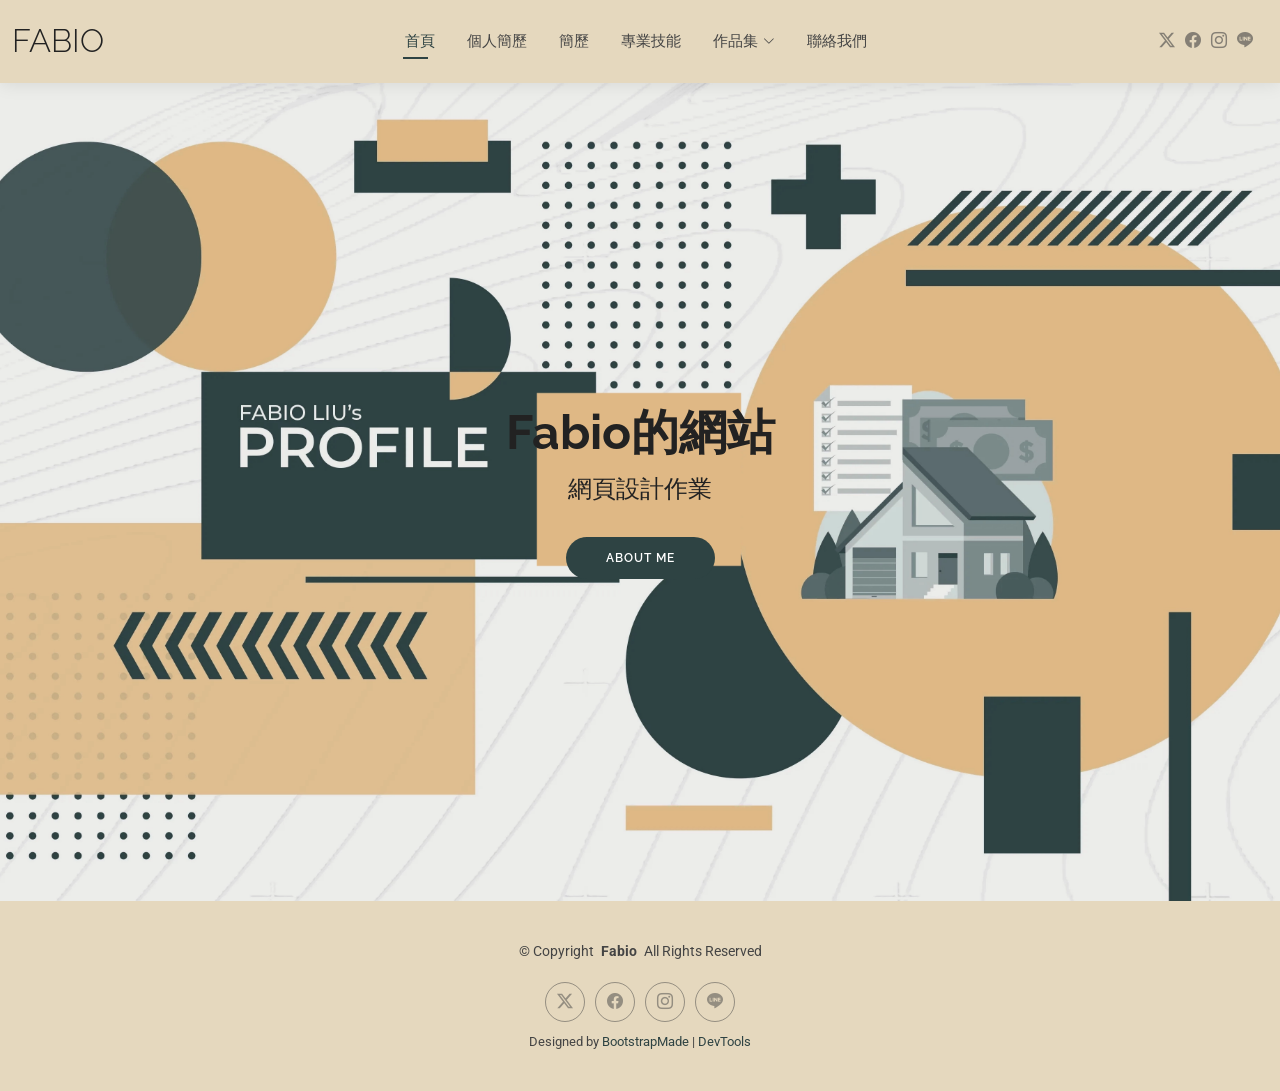
==== index.html @ 7c1b201c "Add files via upload" ====
<!DOCTYPE html>
<html lang="zh-Hant">

<head>
  <meta charset="utf-8">
  <meta content="width=device-width, initial-scale=1.0" name="viewport">
  <title>Index - Fabio's introduction</title>
  <meta name="description" content="網頁設計">
  <meta name="keywords" content="網頁設計、設計、睡覺">

  <!-- Favicons -->
  <link href="assets/img/favicon.png" rel="icon">
  <link href="assets/img/apple-touch-icon.png" rel="apple-touch-icon">

  <!-- Fonts -->
  <link href="https://fonts.googleapis.com" rel="preconnect">
  <link href="https://fonts.gstatic.com" rel="preconnect" crossorigin>
  <link href="https://fonts.googleapis.com/css2?family=Roboto:ital,wght@0,100;0,300;0,400;0,500;0,700;0,900;1,100;1,300;1,400;1,500;1,700;1,900&family=Poppins:ital,wght@0,100;0,200;0,300;0,400;0,500;0,600;0,700;0,800;0,900;1,100;1,200;1,300;1,400;1,500;1,600;1,700;1,800;1,900&family=Raleway:ital,wght@0,100;0,200;0,300;0,400;0,500;0,600;0,700;0,800;0,900;1,100;1,200;1,300;1,400;1,500;1,600;1,700;1,800;1,900&display=swap" rel="stylesheet">

  <!-- Vendor CSS Files -->
  <link href="assets/vendor/bootstrap/css/bootstrap.min.css" rel="stylesheet">
  <link href="assets/vendor/bootstrap-icons/bootstrap-icons.css" rel="stylesheet">
  <link href="assets/vendor/aos/aos.css" rel="stylesheet">
  <link href="assets/vendor/swiper/swiper-bundle.min.css" rel="stylesheet">
  <link href="assets/vendor/glightbox/css/glightbox.min.css" rel="stylesheet">

  <!-- Main CSS File -->
  <link href="assets/css/main.css" rel="stylesheet">

  <!-- =======================================================
  * Template Name: KELLY
  * Template URL: https://bootstrapmade.com/kelly-free-bootstrap-cv-resume-html-template/
  * Updated: Aug 07 2024 with Bootstrap v5.3.3
  * Author: BootstrapMade.com
  * License: https://bootstrapmade.com/license/
  ======================================================== -->
</head>

<body class="index-page">

  <header id="header" class="header d-flex align-items-center light-background sticky-top">
    <div class="container-fluid position-relative d-flex align-items-center justify-content-between">

      <a href="index.html" class="logo d-flex align-items-center me-auto me-xl-0">
        <!-- Uncomment the line below if you also wish to use an image logo -->
        <!-- <img src="assets/img/logo.png" alt=""> -->
        <h1 class="sitename">FABIO</h1>
      </a>

      <nav id="navmenu" class="navmenu">
        <ul>
          <li><a href="index.html" class="active">首頁</a></li>
          <li><a href="about.html">個人簡歷</a></li>
          <li><a href="resume.html">簡歷</a></li>
          <li><a href="services.html">專業技能</a></li>
          <!--<li><a href="portfolio.html">作品集</a></li>-->
          <li class="dropdown"><a href="#"><span>作品集</span> <i class="bi bi-chevron-down toggle-dropdown"></i></a>
            <ul>
              <li><a href="#">電腦繪圖</a></li>
              <!--<li class="dropdown"><a href="#"><span>Deep Dropdown</span> <i class="bi bi-chevron-down toggle-dropdown"></i></a>
                <ul>
                  <li><a href="#">Deep Dropdown 1</a></li>
                  <li><a href="#">Deep Dropdown 2</a></li>
                  <li><a href="#">Deep Dropdown 3</a></li>
                  <li><a href="#">Deep Dropdown 4</a></li>
                  <li><a href="#">Deep Dropdown 5</a></li>
                </ul>
              </li>-->
              <li><a href="#">花卉裝飾</a></li>
              <li><a href="#">攝影作品</a></li>
              <!--<li><a href="#">Dropdown 4</a></li>-->
            </ul>
          </li>
          <li><a href="contact.html">聯絡我們</a></li>
        </ul>
        <i class="mobile-nav-toggle d-xl-none bi bi-list"></i>
      </nav>

      <div class="header-social-links">
        <a href="https://x.com/" class="twitter" target="_blank"><i class="bi bi-twitter-x"></i></a>
        <a href="https://www.facebook.com/?locale=zh_TW" class="facebook" target="_blank"><i class="bi bi-facebook"></i></a>
        <a href="https://www.instagram.com/" class="instagram" target="_blank"><i class="bi bi-instagram"></i></a>
        <a href="https://www.line.me/tw/" class="line" target="_blank"><i class="bi bi-line"></i></a>
      </div>

    </div>
  </header>

  <main class="main">

    <!-- Hero Section -->
    <section id="hero" class="hero section">

      <img src="assets/img/hero-bg.webp" alt="" data-aos="fade-in">

      <div class="container text-center" data-aos="zoom-out" data-aos-delay="100">
        <div class="row justify-content-center">
          <div class="col-lg-8">
            <h2>Fabio的網站</h2>
            <p>網頁設計作業</p>
            <a href="about.html" class="btn-get-started">About Me</a>
          </div>
        </div>
      </div>

    </section><!-- /Hero Section -->

  </main>

  <footer id="footer" class="footer light-background">

    <div class="container">
      <div class="copyright text-center ">
        <p>© <span>Copyright</span> <strong class="px-1 sitename">Fabio</strong> <span>All Rights Reserved<br></span></p>
      </div>
      <div class="social-links d-flex justify-content-center">
        <a href="https://x.com/" class="twitter" target="_blank"><i class="bi bi-twitter-x"></i></a>
        <a href="https://www.facebook.com/?locale=zh_TW" class="facebook" target="_blank"><i class="bi bi-facebook"></i></a>
        <a href="https://www.instagram.com/" class="instagram" target="_blank"><i class="bi bi-instagram"></i></a>
        <a href="https://www.line.me/tw/" class="line" target="_blank"><i class="bi bi-line"></i></a>
      </div>
      <div class="credits">
        <!-- All the links in the footer should remain intact. -->
        <!-- You can delete the links only if you've purchased the pro version. -->
        <!-- Licensing information: https://bootstrapmade.com/license/ -->
        <!-- Purchase the pro version with working PHP/AJAX contact form: [buy-url] -->
        Designed by <a href="https://bootstrapmade.com/">BootstrapMade</a> | <a href="https://bootstrapmade.com/tools/">DevTools</a>
      </div>
    </div>

  </footer>

  <!-- Scroll Top -->
  <a href="#" id="scroll-top" class="scroll-top d-flex align-items-center justify-content-center"><i class="bi bi-arrow-up-short"></i></a>

  <!-- Preloader -->
  <div id="preloader"></div>

  <!-- Vendor JS Files -->
  <script src="assets/vendor/bootstrap/js/bootstrap.bundle.min.js"></script>
  <script src="assets/vendor/php-email-form/validate.js"></script>
  <script src="assets/vendor/aos/aos.js"></script>
  <script src="assets/vendor/waypoints/noframework.waypoints.js"></script>
  <script src="assets/vendor/purecounter/purecounter_vanilla.js"></script>
  <script src="assets/vendor/swiper/swiper-bundle.min.js"></script>
  <script src="assets/vendor/glightbox/js/glightbox.min.js"></script>
  <script src="assets/vendor/imagesloaded/imagesloaded.pkgd.min.js"></script>
  <script src="assets/vendor/isotope-layout/isotope.pkgd.min.js"></script>

  <!-- Main JS File -->
  <script src="assets/js/main.js"></script>

</body>

</html>
---- assets/css/main.css ----
/**
* Template Name: Kelly
* Template URL: https://bootstrapmade.com/kelly-free-bootstrap-cv-resume-html-template/
* Updated: Aug 07 2024 with Bootstrap v5.3.3
* Author: BootstrapMade.com
* License: https://bootstrapmade.com/license/
*/

/*--------------------------------------------------------------
# Font & Color Variables
# Help: https://bootstrapmade.com/color-system/
--------------------------------------------------------------*/
/* Fonts */
:root {
  --default-font: "Roboto",  system-ui, -apple-system, "Segoe UI", Roboto, "Helvetica Neue", Arial, "Noto Sans", "Liberation Sans", sans-serif, "Apple Color Emoji", "Segoe UI Emoji", "Segoe UI Symbol", "Noto Color Emoji";
  --heading-font: "Raleway",  sans-serif;
  --nav-font: "Poppins",  sans-serif;
}

/* Global Colors - The following color variables are used throughout the website. Updating them here will change the color scheme of the entire website */
:root { 
  --background-color: #ffffff; /* Background color for the entire website, including individual sections */
  --default-color: #444444; /* Default color used for the majority of the text content across the entire website */
  --heading-color: #222222; /* Color for headings, subheadings and title throughout the website */
  --accent-color: #2e4343; /* Accent color that represents your brand on the website. It's used for buttons, links, and other elements that need to stand out */
  --surface-color: #ffffff; /* The surface color is used as a background of boxed elements within sections, such as cards, icon boxes, or other elements that require a visual separation from the global background. */
  --contrast-color: #ffffff; /* Contrast color for text, ensuring readability against backgrounds of accent, heading, or default colors. */
}

/* Nav Menu Colors - The following color variables are used specifically for the navigation menu. They are separate from the global colors to allow for more customization options */
:root {
  --nav-color: #444444;  /* The default color of the main navmenu links */
  --nav-hover-color: #2e4343; /* Applied to main navmenu links when they are hovered over or active */
  --nav-mobile-background-color: #ffffff; /* Used as the background color for mobile navigation menu */
  --nav-dropdown-background-color: #ffffff; /* Used as the background color for dropdown items that appear when hovering over primary navigation items */
  --nav-dropdown-color: #444444; /* Used for navigation links of the dropdown items in the navigation menu. */
  --nav-dropdown-hover-color: #2e4343; /* Similar to --nav-hover-color, this color is applied to dropdown navigation links when they are hovered over. */
}

/* Color Presets - These classes override global colors when applied to any section or element, providing reuse of the sam color scheme. */

.light-background {
  --background-color: #e5d8be;
  --surface-color: #ffffff;
}

.dark-background {
  --background-color: #060606;
  --default-color: #ffffff;
  --heading-color: #ffffff;
  --surface-color: #252525;
  --contrast-color: #ffffff;
}

/* Smooth scroll */
:root {
  scroll-behavior: smooth;
}

/*--------------------------------------------------------------
# General Styling & Shared Classes
--------------------------------------------------------------*/
body {
  color: var(--default-color);
  background-color: var(--background-color);
  font-family: var(--default-font);
}

a {
  color: var(--accent-color);
  text-decoration: none;
  transition: 0.3s;
}

a:hover {
  color: color-mix(in srgb, var(--accent-color), transparent 25%);
  text-decoration: none;
}

h1,
h2,
h3,
h4,
h5,
h6 {
  color: var(--heading-color);
  font-family: var(--heading-font);
}

/* PHP Email Form Messages
------------------------------*/
.php-email-form .error-message {
  display: none;
  background: #df1529;
  color: #ffffff;
  text-align: left;
  padding: 15px;
  margin-bottom: 24px;
  font-weight: 600;
}

.php-email-form .sent-message {
  display: none;
  color: #ffffff;
  background: #059652;
  text-align: center;
  padding: 15px;
  margin-bottom: 24px;
  font-weight: 600;
}

.php-email-form .loading {
  display: none;
  background: var(--surface-color);
  text-align: center;
  padding: 15px;
  margin-bottom: 24px;
}

.php-email-form .loading:before {
  content: "";
  display: inline-block;
  border-radius: 50%;
  width: 24px;
  height: 24px;
  margin: 0 10px -6px 0;
  border: 3px solid var(--accent-color);
  border-top-color: var(--surface-color);
  animation: php-email-form-loading 1s linear infinite;
}

@keyframes php-email-form-loading {
  0% {
    transform: rotate(0deg);
  }

  100% {
    transform: rotate(360deg);
  }
}

/*--------------------------------------------------------------
# Global Header
--------------------------------------------------------------*/
.header {
  color: var(--default-color);
  background-color: var(--background-color);
  padding: 15px 0;
  transition: all 0.5s;
  z-index: 997;
  box-shadow: 0px 0 18px rgba(0, 0, 0, 0.1);
}

.header .logo {
  line-height: 1;
}

.header .logo img {
  max-height: 36px;
  margin-right: 8px;
}

.header .logo h1 {
  font-size: 32px;
  margin: 0;
  font-weight: 300;
  text-transform: uppercase;
  color: var(--heading-color);
}

.header .header-social-links {
  padding-right: 15px;
}

.header .header-social-links a {
  color: color-mix(in srgb, var(--default-color), transparent 40%);
  padding-left: 6px;
  display: inline-block;
  transition: 0.3s;
  font-size: 16px;
}

.header .header-social-links a:hover {
  color: var(--accent-color);
}

.header .header-social-links a i {
  line-height: 0px;
}

@media (max-width: 1200px) {
  .header .logo {
    order: 1;
  }

  .header .header-social-links {
    order: 2;
  }

  .header .navmenu {
    order: 3;
  }
}

/*--------------------------------------------------------------
# Navigation Menu
--------------------------------------------------------------*/
/* Desktop Navigation */
@media (min-width: 1200px) {
  .navmenu {
    padding: 0;
  }

  .navmenu ul {
    margin: 0;
    padding: 0;
    display: flex;
    list-style: none;
    align-items: center;
  }

  .navmenu li {
    position: relative;
  }

  .navmenu>ul>li {
    white-space: nowrap;
    padding: 15px 14px;
  }

  .navmenu>ul>li:last-child {
    padding-right: 0;
  }

  .navmenu a,
  .navmenu a:focus {
    color: var(--nav-color);
    font-size: 15px;
    padding: 0 2px;
    font-family: var(--nav-font);
    font-weight: 400;
    display: flex;
    align-items: center;
    justify-content: space-between;
    white-space: nowrap;
    transition: 0.3s;
    position: relative;
  }

  .navmenu a i,
  .navmenu a:focus i {
    font-size: 12px;
    line-height: 0;
    margin-left: 5px;
    transition: 0.3s;
  }

  .navmenu>ul>li>a:before {
    content: "";
    position: absolute;
    height: 2px;
    bottom: -6px;
    left: 0;
    background-color: var(--nav-hover-color);
    visibility: hidden;
    width: 0px;
    transition: all 0.3s ease-in-out 0s;
  }

  .navmenu a:hover:before,
  .navmenu li:hover>a:before,
  .navmenu .active:before {
    visibility: visible;
    width: 25px;
  }

  .navmenu li:hover>a,
  .navmenu .active,
  .navmenu .active:focus {
    color: var(--nav-hover-color);
  }

  .navmenu .dropdown ul {
    margin: 0;
    padding: 10px 0;
    background: var(--nav-dropdown-background-color);
    display: block;
    position: absolute;
    visibility: hidden;
    left: 14px;
    top: 130%;
    opacity: 0;
    transition: 0.3s;
    border-radius: 4px;
    z-index: 99;
    box-shadow: 0px 0px 30px rgba(0, 0, 0, 0.1);
  }

  .navmenu .dropdown ul li {
    min-width: 200px;
  }

  .navmenu .dropdown ul a {
    padding: 10px 20px;
    font-size: 15px;
    text-transform: none;
    color: var(--nav-dropdown-color);
  }

  .navmenu .dropdown ul a i {
    font-size: 12px;
  }

  .navmenu .dropdown ul a:hover,
  .navmenu .dropdown ul .active:hover,
  .navmenu .dropdown ul li:hover>a {
    color: var(--nav-dropdown-hover-color);
  }

  .navmenu .dropdown:hover>ul {
    opacity: 1;
    top: 100%;
    visibility: visible;
  }

  .navmenu .dropdown .dropdown ul {
    top: 0;
    left: -90%;
    visibility: hidden;
  }

  .navmenu .dropdown .dropdown:hover>ul {
    opacity: 1;
    top: 0;
    left: -100%;
    visibility: visible;
  }
}

/* Mobile Navigation */
@media (max-width: 1199px) {
  .mobile-nav-toggle {
    color: var(--nav-color);
    font-size: 28px;
    line-height: 0;
    margin-right: 10px;
    cursor: pointer;
    transition: color 0.3s;
  }

  .navmenu {
    padding: 0;
    z-index: 9997;
  }

  .navmenu ul {
    display: none;
    list-style: none;
    position: absolute;
    inset: 60px 20px 20px 20px;
    padding: 10px 0;
    margin: 0;
    border-radius: 6px;
    background-color: var(--nav-mobile-background-color);
    border: 1px solid color-mix(in srgb, var(--default-color), transparent 90%);
    box-shadow: none;
    overflow-y: auto;
    transition: 0.3s;
    z-index: 9998;
  }

  .navmenu a,
  .navmenu a:focus {
    color: var(--nav-dropdown-color);
    padding: 10px 20px;
    font-family: var(--nav-font);
    font-size: 17px;
    font-weight: 500;
    display: flex;
    align-items: center;
    justify-content: space-between;
    white-space: nowrap;
    transition: 0.3s;
  }

  .navmenu a i,
  .navmenu a:focus i {
    font-size: 12px;
    line-height: 0;
    margin-left: 5px;
    width: 30px;
    height: 30px;
    display: flex;
    align-items: center;
    justify-content: center;
    border-radius: 50%;
    transition: 0.3s;
    background-color: color-mix(in srgb, var(--accent-color), transparent 90%);
  }

  .navmenu a i:hover,
  .navmenu a:focus i:hover {
    background-color: var(--accent-color);
    color: var(--contrast-color);
  }

  .navmenu a:hover,
  .navmenu .active,
  .navmenu .active:focus {
    color: var(--nav-dropdown-hover-color);
  }

  .navmenu .active i,
  .navmenu .active:focus i {
    background-color: var(--accent-color);
    color: var(--contrast-color);
    transform: rotate(180deg);
  }

  .navmenu .dropdown ul {
    position: static;
    display: none;
    z-index: 99;
    padding: 10px 0;
    margin: 10px 20px;
    background-color: var(--nav-dropdown-background-color);
    transition: all 0.5s ease-in-out;
  }

  .navmenu .dropdown ul ul {
    background-color: rgba(33, 37, 41, 0.1);
  }

  .navmenu .dropdown>.dropdown-active {
    display: block;
    background-color: rgba(33, 37, 41, 0.03);
  }

  .mobile-nav-active {
    overflow: hidden;
  }

  .mobile-nav-active .mobile-nav-toggle {
    color: #fff;
    position: absolute;
    font-size: 32px;
    top: 15px;
    right: 15px;
    margin-right: 0;
    z-index: 9999;
  }

  .mobile-nav-active .navmenu {
    position: fixed;
    overflow: hidden;
    inset: 0;
    background: rgba(33, 37, 41, 0.8);
    transition: 0.3s;
  }

  .mobile-nav-active .navmenu>ul {
    display: block;
  }
}

/*--------------------------------------------------------------
# Global Footer
--------------------------------------------------------------*/
.footer {
  color: var(--default-color);
  background-color: var(--background-color);
  font-size: 14px;
  padding: 40px 0;
  position: relative;
}

.footer .copyright p {
  margin-bottom: 0;
}

.footer .social-links {
  margin-top: 20px;
}

.footer .social-links a {
  display: flex;
  align-items: center;
  justify-content: center;
  width: 40px;
  height: 40px;
  border-radius: 50%;
  border: 1px solid color-mix(in srgb, var(--default-color), transparent 50%);
  font-size: 16px;
  color: color-mix(in srgb, var(--default-color), transparent 50%);
  margin: 0 5px;
  transition: 0.3s;
}

.footer .social-links a:hover {
  color: var(--accent-color);
  border-color: var(--accent-color);
}

.footer .credits {
  margin-top: 10px;
  font-size: 13px;
  text-align: center;
}

/*--------------------------------------------------------------
# Preloader
--------------------------------------------------------------*/
#preloader {
  position: fixed;
  inset: 0;
  z-index: 9999;
  overflow: hidden;
  background-color: var(--background-color);
  transition: all 0.6s ease-out;
  width: 100%;
  height: 100vh;
}

#preloader:before,
#preloader:after {
  content: "";
  position: absolute;
  border: 4px solid var(--accent-color);
  border-radius: 50%;
  animation: animate-preloader 2s cubic-bezier(0, 0.2, 0.8, 1) infinite;
}

#preloader:after {
  animation-delay: -0.5s;
}

@keyframes animate-preloader {
  0% {
    width: 10px;
    height: 10px;
    top: calc(50% - 5px);
    left: calc(50% - 5px);
    opacity: 1;
  }

  100% {
    width: 72px;
    height: 72px;
    top: calc(50% - 36px);
    left: calc(50% - 36px);
    opacity: 0;
  }
}

/*--------------------------------------------------------------
# Scroll Top Button
--------------------------------------------------------------*/
.scroll-top {
  position: fixed;
  visibility: hidden;
  opacity: 0;
  right: 15px;
  bottom: -15px;
  z-index: 99999;
  background-color: var(--accent-color);
  width: 44px;
  height: 44px;
  border-radius: 50px;
  transition: all 0.4s;
}

.scroll-top i {
  font-size: 24px;
  color: var(--contrast-color);
  line-height: 0;
}

.scroll-top:hover {
  background-color: color-mix(in srgb, var(--accent-color), transparent 20%);
  color: var(--contrast-color);
}

.scroll-top.active {
  visibility: visible;
  opacity: 1;
  bottom: 15px;
}

/*--------------------------------------------------------------
# Disable aos animation delay on mobile devices
--------------------------------------------------------------*/
@media screen and (max-width: 768px) {
  [data-aos-delay] {
    transition-delay: 0 !important;
  }
}

/*--------------------------------------------------------------
# Global Page Titles & Breadcrumbs
--------------------------------------------------------------*/
.page-title {
  color: var(--default-color);
  background-color: var(--background-color);
  padding: 25px 0;
  position: relative;
  border-bottom: 1px solid color-mix(in srgb, var(--default-color), transparent 85%);
}

.page-title h1 {
  font-size: 24px;
  font-weight: 400;
}

.page-title .breadcrumbs ol {
  display: flex;
  flex-wrap: wrap;
  list-style: none;
  padding: 0;
  margin: 0;
  font-size: 14px;
  font-weight: 400;
}

.page-title .breadcrumbs ol li+li {
  padding-left: 10px;
}

.page-title .breadcrumbs ol li+li::before {
  content: "/";
  display: inline-block;
  padding-right: 10px;
  color: color-mix(in srgb, var(--default-color), transparent 70%);
}

/*--------------------------------------------------------------
# Global Sections
--------------------------------------------------------------*/
section,
.section {
  color: var(--default-color);
  background-color: var(--background-color);
  padding: 60px 0;
  scroll-margin-top: 100px;
  overflow: clip;
}

@media (max-width: 1199px) {

  section,
  .section {
    scroll-margin-top: 66px;
  }
}

/*--------------------------------------------------------------
# Global Section Titles
--------------------------------------------------------------*/
.section-title {
  text-align: center;
  padding-bottom: 60px;
  position: relative;
}

.section-title h2 {
  font-size: 32px;
  font-weight: 700;
  margin-bottom: 20px;
  padding-bottom: 20px;
  position: relative;
}

.section-title h2:after {
  content: "";
  position: absolute;
  display: block;
  width: 50px;
  height: 3px;
  background: var(--accent-color);
  left: 0;
  right: 0;
  bottom: 0;
  margin: auto;
}

.section-title p {
  margin-bottom: 0;
}

/*--------------------------------------------------------------
# Hero Section
--------------------------------------------------------------*/
.hero {
  width: 100%;
  min-height: calc(100vh - 82px);
  position: relative;
  padding: 80px 0;
  display: flex;
  align-items: center;
  justify-content: center;
}

@media (max-width: 1200px) {
  .hero {
    min-height: calc(100vh - 68px);
  }
}

.hero img {
  position: absolute;
  inset: 0;
  display: block;
  width: 100%;
  height: 100%;
  object-fit: cover;
  z-index: 1;
}

.hero .container {
  position: relative;
  z-index: 3;
}

.hero h2 {
  margin: 0;
  font-size: 48px;
  font-weight: 700;
}

.hero p {
  margin: 10px 0 0 0;
  font-size: 24px;
  color: var(--heading-color);
}

.hero .btn-get-started {
  color: var(--contrast-color);
  background: var(--accent-color);
  font-family: var(--heading-font);
  text-transform: uppercase;
  font-weight: 600;
  font-size: 12px;
  letter-spacing: 1px;
  display: inline-block;
  padding: 12px 40px;
  border-radius: 50px;
  transition: 0.5s;
  margin-top: 30px;
}

.hero .btn-get-started:hover {
  background: color-mix(in srgb, var(--accent-color) 90%, white 20%);
}

@media (max-width: 768px) {
  .hero h2 {
    font-size: 32px;
  }

  .hero p {
    font-size: 18px;
  }
}

/*--------------------------------------------------------------
# About Section
--------------------------------------------------------------*/
.about .content h2 {
  font-weight: 700;
  font-size: 24px;
}

.about .content ul {
  list-style: none;
  padding: 0;
}

.about .content ul li {
  margin-bottom: 20px;
  display: flex;
  align-items: center;
}

.about .content ul strong {
  margin-right: 10px;
}

.about .content ul i {
  font-size: 16px;
  margin-right: 5px;
  color: var(--accent-color);
  line-height: 0;
}

/*--------------------------------------------------------------
# Skills Section
--------------------------------------------------------------*/
.skills .progress {
  height: 60px;
  display: block;
  background: none;
  border-radius: 0;
}

.skills .progress .skill {
  color: var(--heading-color);
  padding: 0;
  margin: 0 0 6px 0;
  text-transform: uppercase;
  display: block;
  font-weight: 600;
  font-family: var(--heading-font);
}

.skills .progress .skill .val {
  float: right;
  font-style: normal;
}

.skills .progress-bar-wrap {
  background: color-mix(in srgb, var(--default-color), transparent 90%);
  height: 10px;
}

.skills .progress-bar {
  width: 1px;
  height: 10px;
  transition: 0.9s;
  background-color: var(--accent-color);
}

/*--------------------------------------------------------------
# Stats Section
--------------------------------------------------------------*/
.stats .stats-item {
  padding: 30px;
  width: 100%;
}

.stats .stats-item span {
  color: var(--heading-color);
  font-size: 48px;
  display: block;
  font-weight: 700;
  margin-bottom: 20px;
  padding-bottom: 20px;
  position: relative;
}

.stats .stats-item span:after {
  content: "";
  position: absolute;
  display: block;
  width: 25px;
  height: 3px;
  background: var(--accent-color);
  left: 0;
  right: 0;
  bottom: 0;
  margin: auto;
}

.stats .stats-item p {
  color: color-mix(in srgb, var(--default-color), transparent 40%);
  padding: 0;
  margin: 0;
  font-family: var(--heading-font);
  font-weight: 500;
}

/*--------------------------------------------------------------
# Testimonials Section
--------------------------------------------------------------*/
.testimonials .section-header {
  margin-bottom: 40px;
}

.testimonials .testimonials-carousel,
.testimonials .testimonials-slider {
  overflow: hidden;
}

.testimonials .testimonial-item {
  text-align: center;
}

.testimonials .testimonial-item .testimonial-img {
  width: 120px;
  border-radius: 50%;
  border: 4px solid var(--background-color);
  margin: 0 auto;
}

.testimonials .testimonial-item h3 {
  font-size: 20px;
  font-weight: bold;
  margin: 10px 0 5px 0;
}

.testimonials .testimonial-item h4 {
  font-size: 14px;
  color: color-mix(in srgb, var(--default-color), transparent 40%);
  margin: 0 0 15px 0;
}

.testimonials .testimonial-item .stars {
  margin-bottom: 15px;
}

.testimonials .testimonial-item .stars i {
  color: #ffc107;
  margin: 0 1px;
}

.testimonials .testimonial-item .quote-icon-left,
.testimonials .testimonial-item .quote-icon-right {
  color: color-mix(in srgb, var(--accent-color), transparent 50%);
  font-size: 26px;
  line-height: 0;
}

.testimonials .testimonial-item .quote-icon-left {
  display: inline-block;
  left: -5px;
  position: relative;
}

.testimonials .testimonial-item .quote-icon-right {
  display: inline-block;
  right: -5px;
  position: relative;
  top: 10px;
  transform: scale(-1, -1);
}

.testimonials .testimonial-item p {
  font-style: italic;
  margin: 0 auto 15px auto;
}

.testimonials .swiper-wrapper {
  height: auto;
}

.testimonials .swiper-pagination {
  margin-top: 20px;
  position: relative;
}

.testimonials .swiper-pagination .swiper-pagination-bullet {
  width: 12px;
  height: 12px;
  opacity: 1;
  background-color: color-mix(in srgb, var(--default-color), transparent 85%);
}

.testimonials .swiper-pagination .swiper-pagination-bullet-active {
  background-color: var(--accent-color);
}

@media (min-width: 992px) {
  .testimonials .testimonial-item p {
    width: 80%;
  }
}

/*--------------------------------------------------------------
# Resume Section
--------------------------------------------------------------*/
.resume .resume-title {
  color: var(--heading-color);
  font-size: 26px;
  font-weight: 700;
  margin-top: 20px;
  margin-bottom: 20px;
}

.resume .resume-item {
  padding: 0 0 20px 20px;
  margin-top: -2px;
  border-left: 2px solid var(--accent-color);
  position: relative;
}

.resume .resume-item h4 {
  line-height: 18px;
  font-size: 18px;
  font-weight: 600;
  text-transform: uppercase;
  color: color-mix(in srgb, var(--default-color), transparent 20%);
  margin-bottom: 10px;
}

.resume .resume-item h5 {
  font-size: 16px;
  padding: 5px 15px;
  display: inline-block;
  font-weight: 600;
  margin-bottom: 10px;
}

.resume .resume-item ul {
  padding-left: 20px;
}

.resume .resume-item ul li {
  padding-bottom: 10px;
}

.resume .resume-item:last-child {
  padding-bottom: 0;
}

.resume .resume-item::before {
  content: "";
  position: absolute;
  width: 16px;
  height: 16px;
  border-radius: 50px;
  left: -9px;
  top: 0;
  background: var(--background-color);
  border: 2px solid var(--accent-color);
}

/*--------------------------------------------------------------
# Services Section
--------------------------------------------------------------*/
.services .service-item {
  background-color: var(--surface-color);
  box-shadow: 0px 5px 90px 0px rgba(0, 0, 0, 0.1);
  height: 100%;
  padding: 60px 30px;
  text-align: center;
  transition: 0.3s;
  border-radius: 5px;
}

.services .service-item .icon {
  margin: 0 auto;
  width: 100px;
  height: 100px;
  display: flex;
  align-items: center;
  justify-content: center;
  transition: ease-in-out 0.3s;
  position: relative;
}

.services .service-item .icon i {
  font-size: 36px;
  transition: 0.5s;
  position: relative;
}

.services .service-item .icon svg {
  position: absolute;
  top: 0;
  left: 0;
}

.services .service-item .icon svg path {
  transition: 0.5s;
  fill: color-mix(in srgb, var(--default-color), transparent 95%);
}

.services .service-item h3 {
  font-weight: 700;
  margin: 10px 0 15px 0;
  font-size: 22px;
}

.services .service-item p {
  line-height: 24px;
  font-size: 14px;
  margin-bottom: 0;
}

.services .service-item:hover {
  box-shadow: 0px 5px 35px 0px rgba(0, 0, 0, 0.1);
}

.services .service-item.item-cyan i {
  color: #0dcaf0;
}

.services .service-item.item-cyan:hover .icon i {
  color: #fff;
}

.services .service-item.item-cyan:hover .icon path {
  fill: #0dcaf0;
}

.services .service-item.item-orange i {
  color: #fd7e14;
}

.services .service-item.item-orange:hover .icon i {
  color: #fff;
}

.services .service-item.item-orange:hover .icon path {
  fill: #fd7e14;
}

.services .service-item.item-teal i {
  color: #20c997;
}

.services .service-item.item-teal:hover .icon i {
  color: #fff;
}

.services .service-item.item-teal:hover .icon path {
  fill: #20c997;
}

.services .service-item.item-red i {
  color: #df1529;
}

.services .service-item.item-red:hover .icon i {
  color: #fff;
}

.services .service-item.item-red:hover .icon path {
  fill: #df1529;
}

.services .service-item.item-indigo i {
  color: #6610f2;
}

.services .service-item.item-indigo:hover .icon i {
  color: #fff;
}

.services .service-item.item-indigo:hover .icon path {
  fill: #6610f2;
}

.services .service-item.item-pink i {
  color: #f3268c;
}

.services .service-item.item-pink:hover .icon i {
  color: #fff;
}

.services .service-item.item-pink:hover .icon path {
  fill: #f3268c;
}

/*--------------------------------------------------------------
# Portfolio Section
--------------------------------------------------------------*/
.portfolio .portfolio-filters {
  padding: 0;
  margin: 0 auto 20px auto;
  list-style: none;
  text-align: center;
}

.portfolio .portfolio-filters li {
  cursor: pointer;
  display: inline-block;
  padding: 8px 20px 10px 20px;
  margin: 0;
  font-size: 15px;
  font-weight: 500;
  line-height: 1;
  margin-bottom: 5px;
  border-radius: 50px;
  transition: all 0.3s ease-in-out;
  font-family: var(--heading-font);
}

.portfolio .portfolio-filters li:hover,
.portfolio .portfolio-filters li.filter-active {
  color: var(--contrast-color);
  background-color: var(--accent-color);
}

.portfolio .portfolio-filters li:first-child {
  margin-left: 0;
}

.portfolio .portfolio-filters li:last-child {
  margin-right: 0;
}

@media (max-width: 575px) {
  .portfolio .portfolio-filters li {
    font-size: 14px;
    margin: 0 0 10px 0;
  }
}

.portfolio .portfolio-item {
  position: relative;
  overflow: hidden;
}

.portfolio .portfolio-item .portfolio-info {
  opacity: 0;
  position: absolute;
  left: 12px;
  right: 12px;
  bottom: -100%;
  z-index: 3;
  transition: all ease-in-out 0.5s;
  background: color-mix(in srgb, var(--surface-color), transparent 10%);
  padding: 15px;
}

.portfolio .portfolio-item .portfolio-info h4 {
  font-size: 18px;
  font-weight: 600;
  padding-right: 50px;
}

.portfolio .portfolio-item .portfolio-info p {
  color: color-mix(in srgb, var(--default-color), transparent 30%);
  font-size: 14px;
  margin-bottom: 0;
  padding-right: 50px;
}

.portfolio .portfolio-item .portfolio-info .preview-link,
.portfolio .portfolio-item .portfolio-info .details-link {
  position: absolute;
  right: 50px;
  font-size: 24px;
  top: calc(50% - 14px);
  color: color-mix(in srgb, var(--default-color), transparent 30%);
  transition: 0.3s;
  line-height: 0;
}

.portfolio .portfolio-item .portfolio-info .preview-link:hover,
.portfolio .portfolio-item .portfolio-info .details-link:hover {
  color: var(--accent-color);
}

.portfolio .portfolio-item .portfolio-info .details-link {
  right: 14px;
  font-size: 28px;
}

.portfolio .portfolio-item:hover .portfolio-info {
  opacity: 1;
  bottom: 0;
}

/*--------------------------------------------------------------
# Portfolio Details Section
--------------------------------------------------------------*/
.portfolio-details .portfolio-details-slider img {
  width: 100%;
}

.portfolio-details .portfolio-details-slider .swiper-pagination {
  margin-top: 20px;
  position: relative;
}

.portfolio-details .portfolio-details-slider .swiper-pagination .swiper-pagination-bullet {
  width: 12px;
  height: 12px;
  background-color: color-mix(in srgb, var(--default-color), transparent 85%);
  opacity: 1;
}

.portfolio-details .portfolio-details-slider .swiper-pagination .swiper-pagination-bullet-active {
  background-color: var(--accent-color);
}

.portfolio-details .portfolio-info {
  background-color: var(--surface-color);
  padding: 30px;
  box-shadow: 0px 0 30px rgba(0, 0, 0, 0.1);
}

.portfolio-details .portfolio-info h3 {
  font-size: 22px;
  font-weight: 700;
  margin-bottom: 20px;
  padding-bottom: 20px;
  border-bottom: 1px solid color-mix(in srgb, var(--default-color), transparent 85%);
}

.portfolio-details .portfolio-info ul {
  list-style: none;
  padding: 0;
  font-size: 15px;
}

.portfolio-details .portfolio-info ul li+li {
  margin-top: 10px;
}

.portfolio-details .portfolio-description {
  padding-top: 30px;
}

.portfolio-details .portfolio-description h2 {
  font-size: 26px;
  font-weight: 700;
  margin-bottom: 20px;
}

.portfolio-details .portfolio-description p {
  padding: 0;
  color: color-mix(in srgb, var(--default-color), transparent 30%);
}

/*--------------------------------------------------------------
# Contact Section
--------------------------------------------------------------*/
.contact .info-wrap {
  background-color: var(--surface-color);
  box-shadow: 0px 0px 20px rgba(0, 0, 0, 0.1);
  padding: 30px;
}

@media (max-width: 575px) {
  .contact .info-wrap {
    padding: 20px;
  }
}

.contact .info-item {
  margin-bottom: 40px;
}

.contact .info-item i {
  font-size: 20px;
  color: var(--accent-color);
  background: color-mix(in srgb, var(--accent-color), transparent 92%);
  width: 44px;
  height: 44px;
  display: flex;
  justify-content: center;
  align-items: center;
  border-radius: 50px;
  transition: all 0.3s ease-in-out;
  margin-right: 15px;
}

.contact .info-item h3 {
  padding: 0;
  font-size: 18px;
  font-weight: 700;
  margin-bottom: 5px;
}

.contact .info-item p {
  padding: 0;
  margin-bottom: 0;
  font-size: 14px;
}

.contact .info-item:hover i {
  background: var(--accent-color);
  color: var(--contrast-color);
}

.contact .php-email-form {
  background-color: var(--surface-color);
  height: 100%;
  padding: 30px;
  box-shadow: 0px 0px 20px rgba(0, 0, 0, 0.1);
}

@media (max-width: 575px) {
  .contact .php-email-form {
    padding: 20px;
  }
}

.contact .php-email-form input[type=text],
.contact .php-email-form input[type=email],
.contact .php-email-form textarea {
  font-size: 14px;
  padding: 10px 15px;
  box-shadow: none;
  border-radius: 0;
  color: var(--default-color);
  background-color: var(--surface-color);
  border-color: color-mix(in srgb, var(--default-color), transparent 80%);
}

.contact .php-email-form input[type=text]:focus,
.contact .php-email-form input[type=email]:focus,
.contact .php-email-form textarea:focus {
  border-color: var(--accent-color);
}

.contact .php-email-form input[type=text]::placeholder,
.contact .php-email-form input[type=email]::placeholder,
.contact .php-email-form textarea::placeholder {
  color: color-mix(in srgb, var(--default-color), transparent 70%);
}

.contact .php-email-form button[type=submit] {
  color: var(--contrast-color);
  background: var(--accent-color);
  border: 0;
  padding: 10px 30px;
  transition: 0.4s;
  border-radius: 50px;
}

.contact .php-email-form button[type=submit]:hover {
  background: color-mix(in srgb, var(--accent-color), transparent 25%);
}

/*--------------------------------------------------------------
# Starter Section Section
--------------------------------------------------------------*/
.starter-section {
  /* Add your styles here */
}
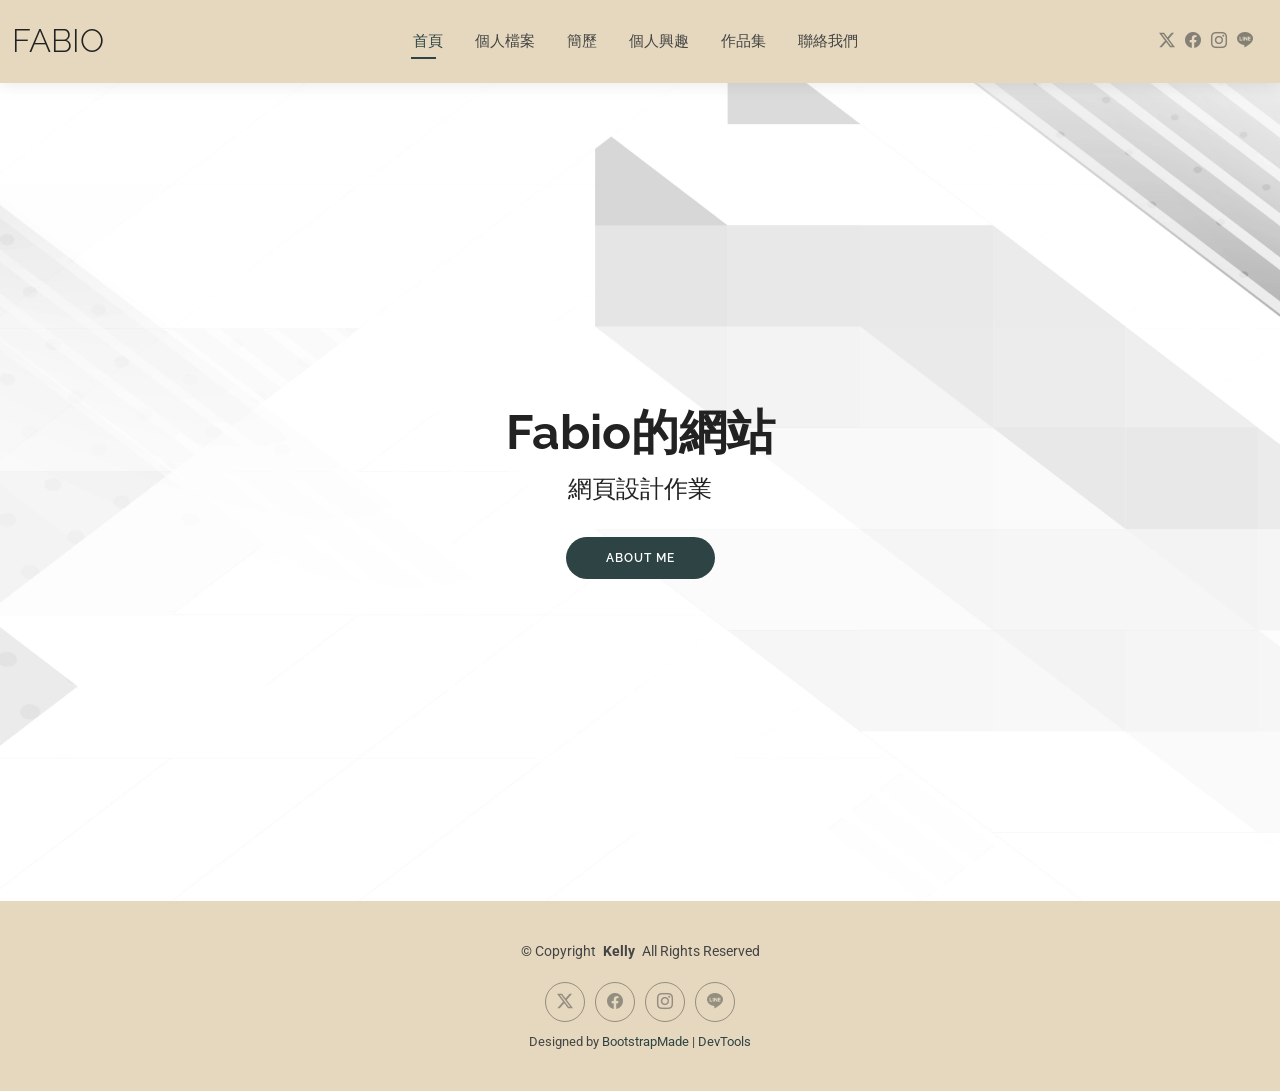
==== commit 5e56a27f: "Add files via upload" ====
--- a/index.html
+++ b/index.html
@@ -50,27 +50,25 @@
       <nav id="navmenu" class="navmenu">
         <ul>
           <li><a href="index.html" class="active">首頁</a></li>
-          <li><a href="about.html">個人簡歷</a></li>
+          <li><a href="about.html">個人檔案</a></li>
           <li><a href="resume.html">簡歷</a></li>
-          <li><a href="services.html">專業技能</a></li>
-          <!--<li><a href="portfolio.html">作品集</a></li>-->
-          <li class="dropdown"><a href="#"><span>作品集</span> <i class="bi bi-chevron-down toggle-dropdown"></i></a>
+          <li><a href="services.html">個人興趣</a></li>
+          <li><a href="portfolio.html">作品集</a></li>
+          <!--<li class="dropdown"><a href="#"><span>作品集</span> <i class="bi bi-chevron-down toggle-dropdown"></i></a>
             <ul>
               <li><a href="#">電腦繪圖</a></li>
-              <!--<li class="dropdown"><a href="#"><span>Deep Dropdown</span> <i class="bi bi-chevron-down toggle-dropdown"></i></a>
+              <li class="dropdown"><a href="#"><span>Deep Dropdown</span> <i class="bi bi-chevron-down toggle-dropdown"></i></a>
                 <ul>
                   <li><a href="#">Deep Dropdown 1</a></li>
                   <li><a href="#">Deep Dropdown 2</a></li>
                   <li><a href="#">Deep Dropdown 3</a></li>
                   <li><a href="#">Deep Dropdown 4</a></li>
                   <li><a href="#">Deep Dropdown 5</a></li>
-                </ul>
-              </li>-->
-              <li><a href="#">花卉裝飾</a></li>
-              <li><a href="#">攝影作品</a></li>
+                </ul>-->
+              <!--</li>-->
+              <!--<li><a href="#">花卉裝飾</a></li>-->
+              <!--<li><a href="#">攝影作品</a></li>-->
               <!--<li><a href="#">Dropdown 4</a></li>-->
-            </ul>
-          </li>
           <li><a href="contact.html">聯絡我們</a></li>
         </ul>
         <i class="mobile-nav-toggle d-xl-none bi bi-list"></i>
@@ -111,7 +109,7 @@
 
     <div class="container">
       <div class="copyright text-center ">
-        <p>© <span>Copyright</span> <strong class="px-1 sitename">Fabio</strong> <span>All Rights Reserved<br></span></p>
+        <p>© <span>Copyright</span> <strong class="px-1 sitename">Kelly</strong> <span>All Rights Reserved<br></span></p>
       </div>
       <div class="social-links d-flex justify-content-center">
         <a href="https://x.com/" class="twitter" target="_blank"><i class="bi bi-twitter-x"></i></a>
--- a/assets/css/main.css
+++ b/assets/css/main.css
@@ -90,13 +90,14 @@
 /* PHP Email Form Messages
 ------------------------------*/
 .php-email-form .error-message {
-  display: none;
-  background: #df1529;
-  color: #ffffff;
-  text-align: left;
-  padding: 15px;
-  margin-bottom: 24px;
-  font-weight: 600;
+  display: none !important;
+  visibility: hidden !important; /* 隱藏元素 */
+  opacity: 0 !important;          /* 變成完全透明 */
+  height: 0 !important;           /* 高度歸零 */
+  padding: 0 !important;          /* 內邊距歸零（消滅紅色大區塊） */
+  margin: 0 !important;           /* 外邊距歸零 */
+  border: none !important;        /* 拔掉任何邊框 */
+  font-size: 0 !important;        /* 字體縮小到不見 */
 }
 
 .php-email-form .sent-message {
@@ -884,7 +885,7 @@
 }
 
 .testimonials .testimonial-item .testimonial-img {
-  width: 120px;
+  width: 200px;
   border-radius: 50%;
   border: 4px solid var(--background-color);
   margin: 0 auto;
@@ -1027,12 +1028,12 @@
 --------------------------------------------------------------*/
 .services .service-item {
   background-color: var(--surface-color);
-  box-shadow: 0px 5px 90px 0px rgba(0, 0, 0, 0.1);
+  box-shadow: 0px 5px 90px 0px rgba(0, 0, 0, 0.08);
   height: 100%;
   padding: 60px 30px;
   text-align: center;
   transition: 0.3s;
-  border-radius: 5px;
+  border-radius: 30px;
 }
 
 .services .service-item .icon {
@@ -1415,6 +1416,10 @@
   background: color-mix(in srgb, var(--accent-color), transparent 25%);
 }
 
+.blue-link {
+    color: #007BFF; /* 這是一種比較好看的現代優雅藍（傳送門藍） */
+}
+
 /*--------------------------------------------------------------
 # Starter Section Section
 --------------------------------------------------------------*/
